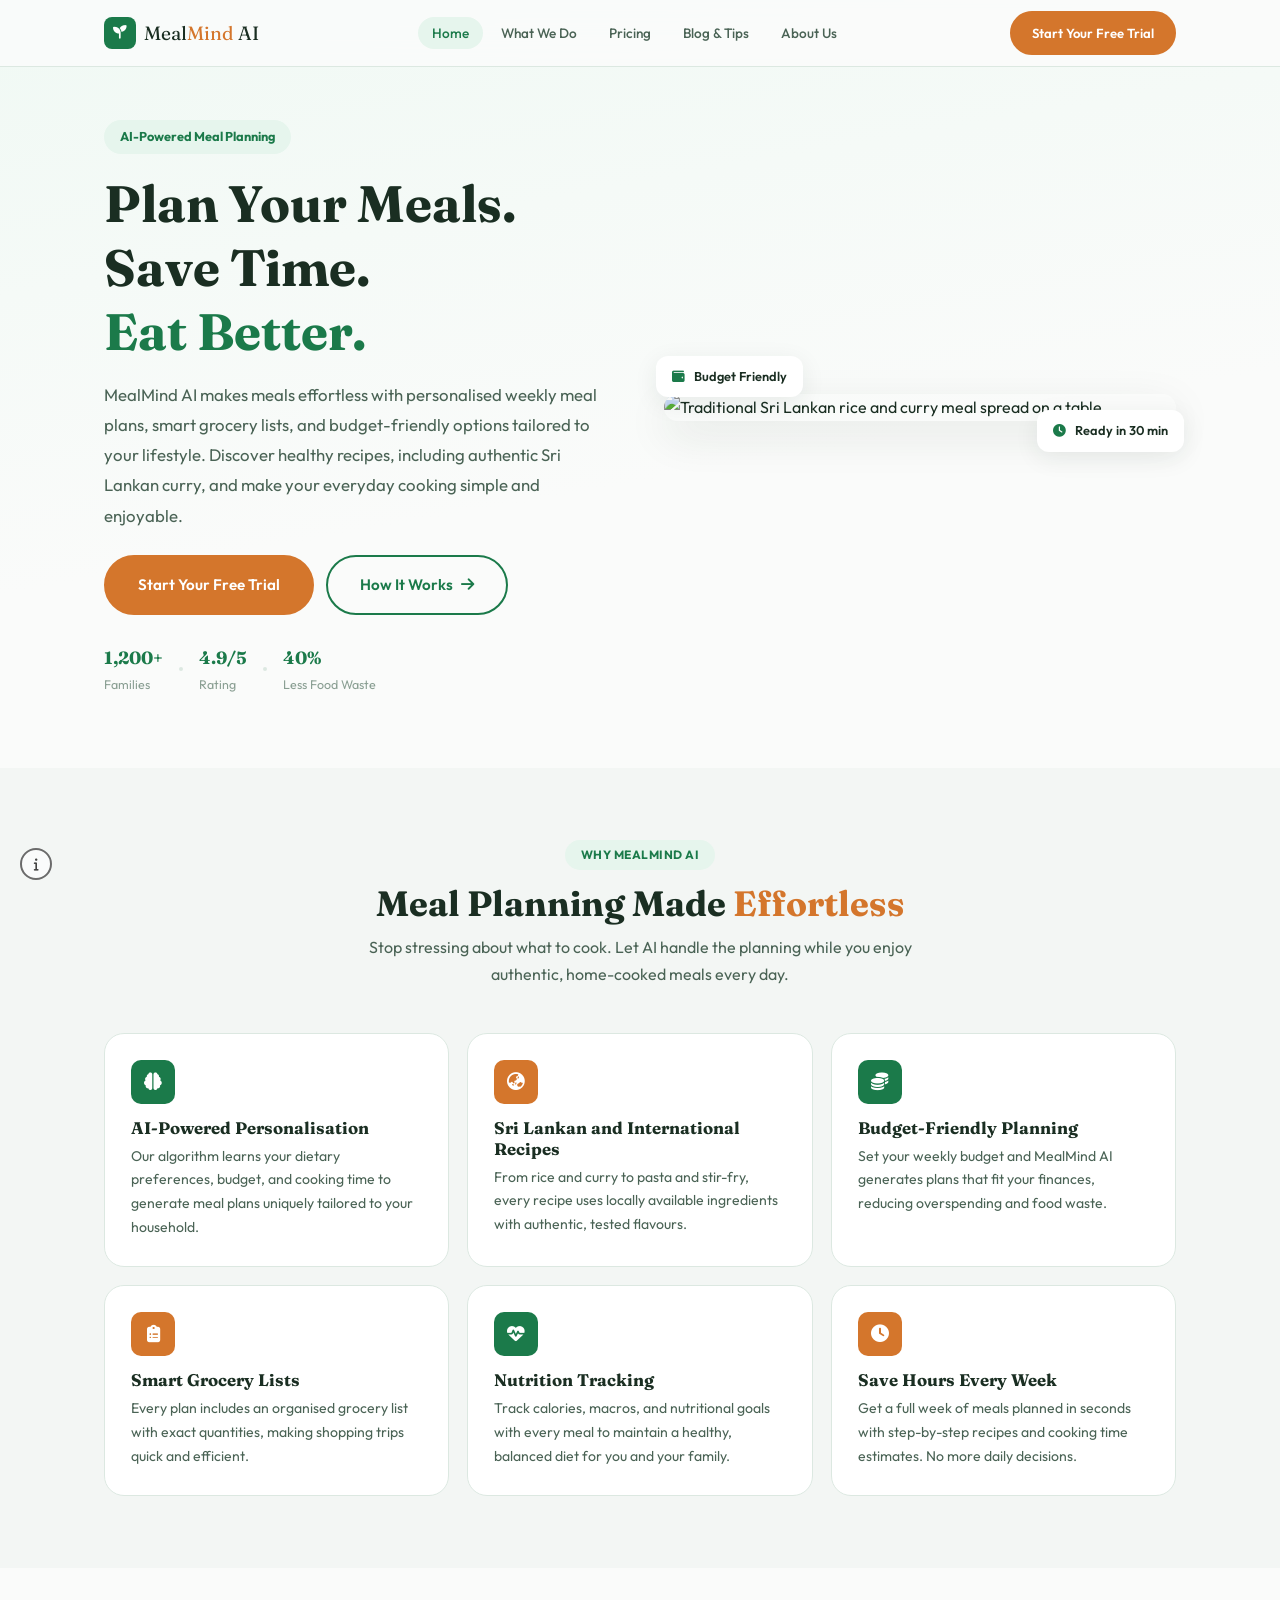
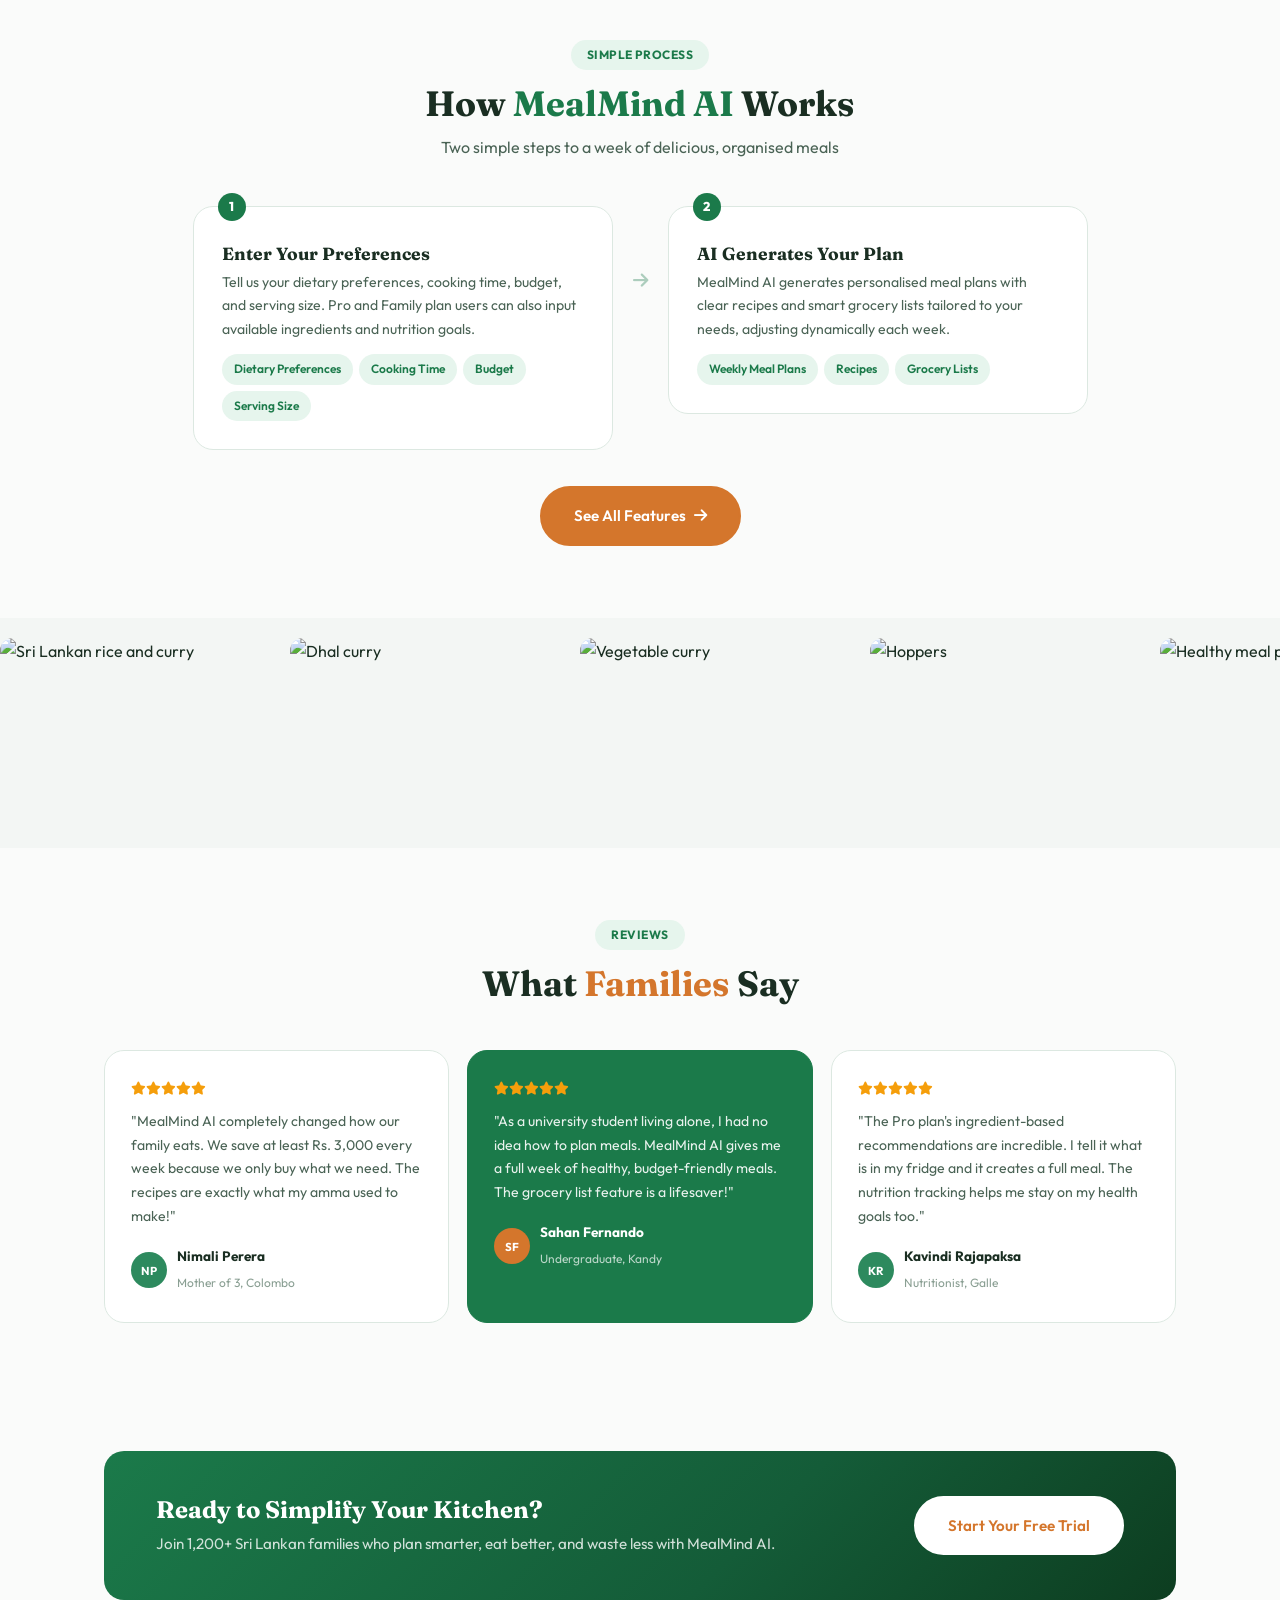
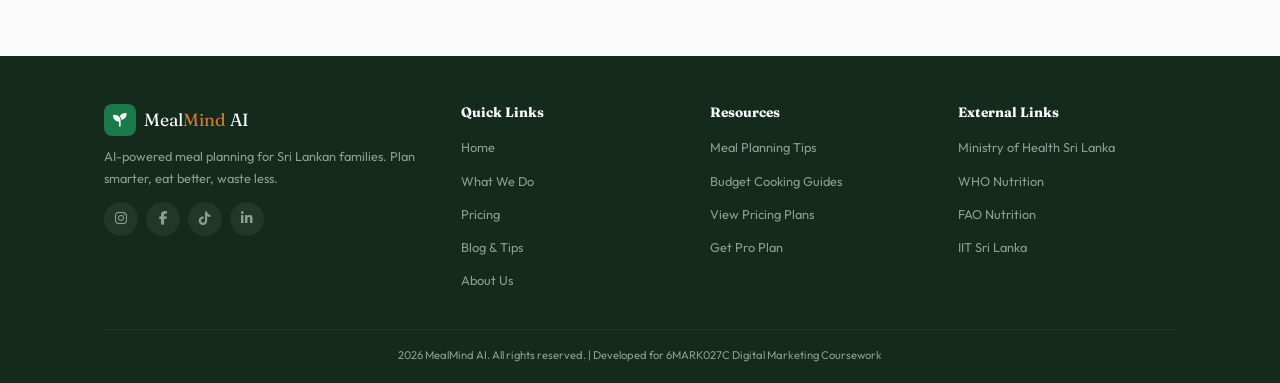
==== index.html @ d5b1b293 "Update index.html" ====
<!DOCTYPE html>
<html lang="en">
<head>
    <meta charset="UTF-8">
    <meta name="viewport" content="width=device-width, initial-scale=1.0">
    <meta name="description" content="MealMind AI - Smart AI meal planner for Sri Lankan families. Get personalised weekly meal plans, grocery lists, and recipes based on your budget and dietary preferences.">
    <meta name="keywords" content="AI meal planner, Sri Lankan meal plan, weekly meal planner, budget meal planning, healthy Sri Lankan food, vegetarian meal plan, grocery list generator, meal planning app">
    <meta name="author" content="MealMind AI">
    <meta name="robots" content="index, follow">
    <title>MealMind AI | Smart AI Meal Planner for Sri Lankan Families</title>

    <!-- Google tag (gtag.js) -->
    <script async src="https://www.googletagmanager.com/gtag/js?id=G-KQBYETT1RZ"></script>
    <script>
      window.dataLayer = window.dataLayer || [];
      function gtag(){dataLayer.push(arguments);}
      gtag('js', new Date());
      gtag('config', 'G-KQBYETT1RZ');
    </script>

    <link rel="preconnect" href="https://fonts.googleapis.com">
    <link rel="preconnect" href="https://fonts.gstatic.com" crossorigin>
    <link href="https://fonts.googleapis.com/css2?family=Outfit:wght@300;400;500;600;700;800&family=Fraunces:wght@400;500;600;700;800&display=swap" rel="stylesheet">
    <link rel="stylesheet" href="https://cdnjs.cloudflare.com/ajax/libs/font-awesome/6.5.1/css/all.min.css">
    <link rel="stylesheet" href="styles.css">
</head>
<body>
    <!-- Navigation -->
    <nav class="navbar" id="navbar">
        <div class="nav-container">
            <a href="index.html" class="nav-logo">
                <div class="logo-mark"><i class="fas fa-seedling"></i></div>
                <span>Meal<span class="logo-accent">Mind</span> AI</span>
            </a>
            <ul class="nav-links" id="navLinks">
                <li><a href="index.html" class="active">Home</a></li>
                <li><a href="what-we-do.html">What We Do</a></li>
                <li><a href="pricing.html">Pricing</a></li>
                <li><a href="blog.html">Blog & Tips</a></li>
                <li><a href="about.html">About Us</a></li>
            </ul>
            <div class="nav-actions">
                <a href="https://docs.google.com/forms/d/e/1FAIpQLSeIBPrD6-6gOpsm0lLE67ntiOZjcIqiWNXXuqW-YIWEE8ON_Q/viewform?usp=dialog" target="_blank" rel="noopener noreferrer" class="btn btn-cta btn-nav">Start Your Free Trial</a>
                <button class="mobile-toggle" id="mobileToggle" aria-label="Toggle menu">
                    <span></span><span></span><span></span>
                </button>
            </div>
        </div>
    </nav>

    <!-- Hero -->
    <section class="hero">
        <div class="container hero-grid">
            <div class="hero-text">
                <span class="hero-label">AI-Powered Meal Planning</span>
                <h1>Plan Your Meals.<br>Save Time.<br><span class="text-green">Eat Better.</span></h1>
                <p>MealMind AI makes meals effortless with personalised weekly meal plans, smart grocery lists, and budget-friendly options tailored to your lifestyle. Discover healthy recipes, including authentic Sri Lankan curry, and make your everyday cooking simple and enjoyable.</p>
                <div class="hero-btns">
                    <a href="https://docs.google.com/forms/d/e/1FAIpQLSeIBPrD6-6gOpsm0lLE67ntiOZjcIqiWNXXuqW-YIWEE8ON_Q/viewform?usp=dialog" target="_blank" rel="noopener noreferrer" class="btn btn-cta btn-lg">Start Your Free Trial</a>
                    <a href="what-we-do.html" class="btn btn-ghost btn-lg">How It Works <i class="fas fa-arrow-right"></i></a>
                </div>
                <div class="hero-metrics">
                    <div class="metric"><strong>1,200+</strong><span>Families</span></div>
                    <div class="metric-dot"></div>
                    <div class="metric"><strong>4.9/5</strong><span>Rating</span></div>
                    <div class="metric-dot"></div>
                    <div class="metric"><strong>40%</strong><span>Less Food Waste</span></div>
                </div>
            </div>
            <div class="hero-img">
                <img src="https://images.unsplash.com/photo-1565557623262-b51c2513a641?w=600&h=500&fit=crop" alt="Traditional Sri Lankan rice and curry meal spread on a table">
                <div class="hero-float float-1">
                    <i class="fas fa-clock"></i> Ready in 30 min
                </div>
                <div class="hero-float float-2">
                    <i class="fas fa-wallet"></i> Budget Friendly
                </div>
            </div>
        </div>
    </section>

    <!-- Why Choose Us -->
    <section class="section why-section">
        <div class="container">
            <div class="sec-head">
                <span class="sec-label">Why MealMind AI</span>
                <h2>Meal Planning Made <span class="text-orange">Effortless</span></h2>
                <p>Stop stressing about what to cook. Let AI handle the planning while you enjoy authentic, home-cooked meals every day.</p>
            </div>
            <div class="why-grid">
                <div class="why-card">
                    <div class="why-icon green-bg"><i class="fas fa-brain"></i></div>
                    <h3>AI-Powered Personalisation</h3>
                    <p>Our algorithm learns your dietary preferences, budget, and cooking time to generate meal plans uniquely tailored to your household.</p>
                </div>
                <div class="why-card">
                    <div class="why-icon orange-bg"><i class="fas fa-globe-asia"></i></div>
                    <h3>Sri Lankan and International Recipes</h3>
                    <p>From rice and curry to pasta and stir-fry, every recipe uses locally available ingredients with authentic, tested flavours.</p>
                </div>
                <div class="why-card">
                    <div class="why-icon green-bg"><i class="fas fa-coins"></i></div>
                    <h3>Budget-Friendly Planning</h3>
                    <p>Set your weekly budget and MealMind AI generates plans that fit your finances, reducing overspending and food waste.</p>
                </div>
                <div class="why-card">
                    <div class="why-icon orange-bg"><i class="fas fa-clipboard-list"></i></div>
                    <h3>Smart Grocery Lists</h3>
                    <p>Every plan includes an organised grocery list with exact quantities, making shopping trips quick and efficient.</p>
                </div>
                <div class="why-card">
                    <div class="why-icon green-bg"><i class="fas fa-heartbeat"></i></div>
                    <h3>Nutrition Tracking</h3>
                    <p>Track calories, macros, and nutritional goals with every meal to maintain a healthy, balanced diet for you and your family.</p>
                </div>
                <div class="why-card">
                    <div class="why-icon orange-bg"><i class="fas fa-clock"></i></div>
                    <h3>Save Hours Every Week</h3>
                    <p>Get a full week of meals planned in seconds with step-by-step recipes and cooking time estimates. No more daily decisions.</p>
                </div>
            </div>
        </div>
    </section>

    <!-- How It Works Preview -->
    <section class="section how-preview">
        <div class="container">
            <div class="sec-head">
                <span class="sec-label">Simple Process</span>
                <h2>How <span class="text-green">MealMind AI</span> Works</h2>
                <p>Two simple steps to a week of delicious, organised meals</p>
            </div>
            <div class="steps-two">
                <div class="step-block">
                    <div class="step-num">1</div>
                    <h3>Enter Your Preferences</h3>
                    <p>Tell us your dietary preferences, cooking time, budget, and serving size. Pro and Family plan users can also input available ingredients and nutrition goals.</p>
                    <div class="step-tags">
                        <span>Dietary Preferences</span>
                        <span>Cooking Time</span>
                        <span>Budget</span>
                        <span>Serving Size</span>
                    </div>
                </div>
                <div class="step-arrow"><i class="fas fa-arrow-right"></i></div>
                <div class="step-block">
                    <div class="step-num">2</div>
                    <h3>AI Generates Your Plan</h3>
                    <p>MealMind AI generates personalised meal plans with clear recipes and smart grocery lists tailored to your needs, adjusting dynamically each week.</p>
                    <div class="step-tags">
                        <span>Weekly Meal Plans</span>
                        <span>Recipes</span>
                        <span>Grocery Lists</span>
                    </div>
                </div>
            </div>
            <div class="sec-cta">
                <a href="what-we-do.html" class="btn btn-cta btn-lg">See All Features <i class="fas fa-arrow-right"></i></a>
            </div>
        </div>
    </section>

    <!-- Food Images Band -->
    <section class="food-band">
        <div class="food-scroll">
            <div class="food-img"><img src="https://images.unsplash.com/photo-1565557623262-b51c2513a641?w=350&h=250&fit=crop" alt="Sri Lankan rice and curry" loading="lazy"></div>
            <div class="food-img"><img src="https://images.unsplash.com/photo-1455619452474-d2be8b1e70cd?w=350&h=250&fit=crop" alt="Dhal curry" loading="lazy"></div>
            <div class="food-img"><img src="https://images.unsplash.com/photo-1596797038530-2c107229654b?w=350&h=250&fit=crop" alt="Vegetable curry" loading="lazy"></div>
            <div class="food-img"><img src="https://images.unsplash.com/photo-1567337710282-00832b415979?w=350&h=250&fit=crop" alt="Hoppers" loading="lazy"></div>
            <div class="food-img"><img src="https://images.unsplash.com/photo-1498837167922-ddd27525d352?w=350&h=250&fit=crop" alt="Healthy meal prep" loading="lazy"></div>
            <div class="food-img"><img src="https://images.unsplash.com/photo-1504674900247-0877df9cc836?w=350&h=250&fit=crop" alt="Grilled food plate" loading="lazy"></div>
        </div>
    </section>

    <!-- Reviews -->
    <section class="section reviews-section">
        <div class="container">
            <div class="sec-head">
                <span class="sec-label">Reviews</span>
                <h2>What <span class="text-orange">Families</span> Say</h2>
            </div>
            <div class="review-cards">
                <div class="rev-card">
                    <div class="rev-stars"><i class="fas fa-star"></i><i class="fas fa-star"></i><i class="fas fa-star"></i><i class="fas fa-star"></i><i class="fas fa-star"></i></div>
                    <p>"MealMind AI completely changed how our family eats. We save at least Rs. 3,000 every week because we only buy what we need. The recipes are exactly what my amma used to make!"</p>
                    <div class="rev-author">
                        <div class="rev-av" style="background:#2d8a5e;">NP</div>
                        <div><strong>Nimali Perera</strong><span>Mother of 3, Colombo</span></div>
                    </div>
                </div>
                <div class="rev-card featured">
                    <div class="rev-stars"><i class="fas fa-star"></i><i class="fas fa-star"></i><i class="fas fa-star"></i><i class="fas fa-star"></i><i class="fas fa-star"></i></div>
                    <p>"As a university student living alone, I had no idea how to plan meals. MealMind AI gives me a full week of healthy, budget-friendly meals. The grocery list feature is a lifesaver!"</p>
                    <div class="rev-author">
                        <div class="rev-av" style="background:#d4762c;">SF</div>
                        <div><strong>Sahan Fernando</strong><span>Undergraduate, Kandy</span></div>
                    </div>
                </div>
                <div class="rev-card">
                    <div class="rev-stars"><i class="fas fa-star"></i><i class="fas fa-star"></i><i class="fas fa-star"></i><i class="fas fa-star"></i><i class="fas fa-star"></i></div>
                    <p>"The Pro plan's ingredient-based recommendations are incredible. I tell it what is in my fridge and it creates a full meal. The nutrition tracking helps me stay on my health goals too."</p>
                    <div class="rev-author">
                        <div class="rev-av" style="background:#2d8a5e;">KR</div>
                        <div><strong>Kavindi Rajapaksa</strong><span>Nutritionist, Galle</span></div>
                    </div>
                </div>
            </div>
        </div>
    </section>

    <!-- CTA -->
    <section class="cta-band">
        <div class="container">
            <div class="cta-inner">
                <div>
                    <h2>Ready to Simplify Your Kitchen?</h2>
                    <p>Join 1,200+ Sri Lankan families who plan smarter, eat better, and waste less with MealMind AI.</p>
                </div>
                <a href="https://docs.google.com/forms/d/e/1FAIpQLSeIBPrD6-6gOpsm0lLE67ntiOZjcIqiWNXXuqW-YIWEE8ON_Q/viewform?usp=dialog" target="_blank" rel="noopener noreferrer" class="btn btn-white btn-lg">Start Your Free Trial</a>
            </div>
        </div>
    </section>

    <!-- Footer -->
    <footer class="footer">
        <div class="container">
            <div class="ft-grid">
                <div class="ft-brand">
                    <a href="index.html" class="ft-logo">
                        <div class="logo-mark"><i class="fas fa-seedling"></i></div>
                        <span>Meal<span class="logo-accent">Mind</span> AI</span>
                    </a>
                    <p>AI-powered meal planning for Sri Lankan families. Plan smarter, eat better, waste less.</p>
                    <div class="ft-social">
                        <a href="https://instagram.com" target="_blank" rel="noopener noreferrer" aria-label="Instagram"><i class="fab fa-instagram"></i></a>
                        <a href="https://facebook.com" target="_blank" rel="noopener noreferrer" aria-label="Facebook"><i class="fab fa-facebook-f"></i></a>
                        <a href="https://tiktok.com" target="_blank" rel="noopener noreferrer" aria-label="TikTok"><i class="fab fa-tiktok"></i></a>
                        <a href="https://linkedin.com" target="_blank" rel="noopener noreferrer" aria-label="LinkedIn"><i class="fab fa-linkedin-in"></i></a>
                    </div>
                </div>
                <div class="ft-links">
                    <h4>Quick Links</h4>
                    <ul>
                        <li><a href="index.html">Home</a></li>
                        <li><a href="what-we-do.html">What We Do</a></li>
                        <li><a href="pricing.html">Pricing</a></li>
                        <li><a href="blog.html">Blog & Tips</a></li>
                        <li><a href="about.html">About Us</a></li>
                    </ul>
                </div>
                <div class="ft-links">
                    <h4>Resources</h4>
                    <ul>
                        <li><a href="blog.html">Meal Planning Tips</a></li>
                        <li><a href="blog.html">Budget Cooking Guides</a></li>
                        <li><a href="pricing.html">View Pricing Plans</a></li>
                        <li><a href="https://docs.google.com/forms/d/e/1FAIpQLSeIBPrD6-6gOpsm0lLE67ntiOZjcIqiWNXXuqW-YIWEE8ON_Q/viewform?usp=dialog" target="_blank" rel="noopener noreferrer">Get Pro Plan</a></li>
                    </ul>
                </div>
                <div class="ft-links">
                    <h4>External Links</h4>
                    <ul>
                        <li><a href="https://www.health.gov.lk" target="_blank" rel="noopener noreferrer">Ministry of Health Sri Lanka</a></li>
                        <li><a href="https://www.who.int/nutrition" target="_blank" rel="noopener noreferrer">WHO Nutrition</a></li>
                        <li><a href="https://www.fao.org/nutrition" target="_blank" rel="noopener noreferrer">FAO Nutrition</a></li>
                        <li><a href="https://www.iit.ac.lk" target="_blank" rel="noopener noreferrer">IIT Sri Lanka</a></li>
                    </ul>
                </div>
            </div>
            <div class="ft-bottom">
                <p>2026 MealMind AI. All rights reserved. | Developed for 6MARK027C Digital Marketing Coursework</p>
            </div>
        </div>
    </footer>
    <script src="script.js"></script>
    <!-- Page Updated Info Button -->
<div class="update-info-container">
    <button id="updateInfoBtn" class="update-info-btn">
        <i class="fas fa-info"></i>
    </button>
</div>

<!-- Update Message -->
<div id="updateMessage" class="update-message">
    <i class="fas fa-info-circle"></i>
    <span>Page updated <span id="updateDate"></span></span>
</div>

<script>
const updateBtn = document.getElementById("updateInfoBtn");
const updateMessage = document.getElementById("updateMessage");

const date = new Date(document.lastModified);

const formattedDate = date.toLocaleDateString("en-US", {
  month: "short",
  day: "numeric",
  year: "numeric"
});

document.getElementById("updateDate").textContent = formattedDate;

updateBtn.onclick = function(){
    updateMessage.classList.toggle("show-update-message");
};
</script>
</body>
</html>
---- styles.css ----
/* ============================================
   MealMind AI — Green & Orange Professional Theme
   No emojis, light mode, clean design
   ============================================ */
:root{
    --green:#1b7a4a;--green-dark:#145c38;--green-light:#e6f5ed;--green-bg:#f0f9f4;
    --orange:#d4762c;--orange-dark:#b55e1c;--orange-light:#fdf1e6;
    --bg:#fafbfa;--bg-alt:#f3f6f4;--white:#ffffff;
    --text:#1a2e22;--text-mid:#4a6355;--text-light:#8a9f93;
    --border:#dce8e1;
    --shadow-s:0 2px 8px rgba(26,46,34,0.05);--shadow-m:0 6px 24px rgba(26,46,34,0.08);--shadow-l:0 14px 44px rgba(26,46,34,0.1);
    --r:12px;--r-lg:20px;
    --font-h:'Fraunces',serif;--font-b:'Outfit',sans-serif;
    --ease:all .3s cubic-bezier(.4,0,.2,1);
}
*,*::before,*::after{margin:0;padding:0;box-sizing:border-box}
html{scroll-behavior:smooth}
body{font-family:var(--font-b);font-size:16px;line-height:1.7;color:var(--text);background:var(--bg);overflow-x:hidden}
a{text-decoration:none;color:var(--green);transition:var(--ease)}a:hover{color:var(--green-dark)}
img{max-width:100%;display:block;border-radius:var(--r)}
.container{max-width:1120px;margin:0 auto;padding:0 24px}
h1,h2,h3,h4{font-family:var(--font-h);color:var(--text);line-height:1.25;font-weight:700}
h1{font-size:clamp(2rem,5vw,3.2rem)}h2{font-size:clamp(1.5rem,3.5vw,2.2rem)}h3{font-size:clamp(1rem,2vw,1.25rem)}
.text-green{color:var(--green)}.text-orange{color:var(--orange)}

/* Buttons */
.btn{display:inline-flex;align-items:center;gap:8px;padding:12px 24px;border-radius:50px;font-family:var(--font-b);font-weight:600;font-size:.9rem;cursor:pointer;border:2px solid transparent;transition:var(--ease);white-space:nowrap}
.btn-cta{background:var(--orange);color:#fff;border-color:var(--orange)}
.btn-cta:hover{background:var(--orange-dark);border-color:var(--orange-dark);color:#fff;transform:translateY(-2px);box-shadow:0 8px 24px rgba(212,118,44,.28)}
.btn-ghost{background:transparent;color:var(--green);border-color:var(--green)}
.btn-ghost:hover{background:var(--green);color:#fff;transform:translateY(-2px)}
.btn-white{background:#fff;color:var(--orange);border-color:#fff}
.btn-white:hover{background:var(--orange-light);color:var(--orange);transform:translateY(-2px)}
.btn-lg{padding:15px 32px;font-size:.95rem}.btn-nav{padding:9px 20px;font-size:.82rem}
.btn-block{width:100%;justify-content:center}

/* Nav */
.navbar{position:fixed;top:0;left:0;right:0;z-index:1000;background:rgba(250,251,250,.93);backdrop-filter:blur(16px);border-bottom:1px solid var(--border);transition:var(--ease)}
.navbar.scrolled{box-shadow:var(--shadow-m)}
.nav-container{max-width:1120px;margin:0 auto;padding:0 24px;display:flex;align-items:center;justify-content:space-between;height:66px}
.nav-logo{display:flex;align-items:center;gap:8px;font-family:var(--font-h);font-size:1.2rem;color:var(--text)}.nav-logo:hover{color:var(--text)}
.logo-mark{width:32px;height:32px;background:var(--green);border-radius:8px;display:flex;align-items:center;justify-content:center;color:#fff;font-size:.85rem}
.logo-accent{color:var(--orange)}
.nav-links{display:flex;list-style:none;gap:4px}
.nav-links a{padding:7px 14px;border-radius:50px;font-weight:500;font-size:.85rem;color:var(--text-mid)}
.nav-links a:hover,.nav-links a.active{color:var(--green);background:var(--green-light)}
.nav-actions{display:flex;align-items:center;gap:10px}
.mobile-toggle{display:none;flex-direction:column;gap:5px;background:none;border:none;cursor:pointer;padding:4px}
.mobile-toggle span{display:block;width:21px;height:2.5px;background:var(--text);border-radius:2px;transition:var(--ease)}

/* Section */
.section{padding:72px 0}
.sec-label{display:inline-block;padding:5px 16px;background:var(--green-light);color:var(--green);border-radius:50px;font-size:.75rem;font-weight:700;margin-bottom:12px;letter-spacing:.04em;text-transform:uppercase}
.sec-head{text-align:center;max-width:560px;margin:0 auto 44px}
.sec-head p{color:var(--text-mid);font-size:1rem;margin-top:8px}
.sec-cta{text-align:center;margin-top:36px}

/* Hero */
.hero{padding:120px 0 72px;background:linear-gradient(170deg,var(--green-bg) 0%,var(--bg) 60%)}
.hero-grid{display:grid;grid-template-columns:1fr 1fr;gap:48px;align-items:center}
.hero-label{display:inline-block;padding:6px 16px;background:var(--green-light);color:var(--green);border-radius:50px;font-size:.8rem;font-weight:700;margin-bottom:18px}
.hero h1{margin-bottom:16px}
.hero p{font-size:1.05rem;color:var(--text-mid);margin-bottom:24px;line-height:1.8;max-width:520px}
.hero-btns{display:flex;gap:12px;margin-bottom:28px;flex-wrap:wrap}
.hero-metrics{display:flex;align-items:center;gap:16px;font-size:.85rem;color:var(--text-light)}
.metric strong{display:block;font-size:1.1rem;color:var(--green);font-family:var(--font-h)}
.metric span{font-size:.78rem}
.metric-dot{width:4px;height:4px;border-radius:50%;background:var(--border)}
.hero-img{position:relative}
.hero-img img{border-radius:var(--r-lg);box-shadow:var(--shadow-l)}
.hero-float{position:absolute;padding:10px 16px;background:#fff;border-radius:var(--r);box-shadow:var(--shadow-m);font-size:.8rem;font-weight:600;color:var(--text)}
.hero-float i{margin-right:6px;color:var(--green)}
.float-1{top:16px;right:-8px}.float-2{bottom:24px;left:-8px}

/* Why Grid */
.why-section{background:var(--bg-alt)}
.why-grid{display:grid;grid-template-columns:repeat(3,1fr);gap:18px}
.why-card{background:#fff;padding:26px;border-radius:var(--r-lg);border:1px solid var(--border);transition:var(--ease)}
.why-card:hover{transform:translateY(-4px);box-shadow:var(--shadow-m);border-color:var(--green)}
.why-icon{width:44px;height:44px;border-radius:10px;display:flex;align-items:center;justify-content:center;font-size:1.1rem;margin-bottom:14px;color:#fff}
.green-bg{background:var(--green)}.orange-bg{background:var(--orange)}
.why-card h3{margin-bottom:6px;font-size:1.05rem}.why-card p{color:var(--text-mid);font-size:.88rem}

/* Steps */
.how-preview{background:var(--bg)}
.steps-two{display:flex;align-items:flex-start;justify-content:center;gap:20px}
.step-block{flex:1;max-width:420px;padding:28px;background:#fff;border:1px solid var(--border);border-radius:var(--r-lg);position:relative;transition:var(--ease)}
.step-block:hover{box-shadow:var(--shadow-m);border-color:var(--green)}
.step-num{position:absolute;top:-14px;left:24px;width:28px;height:28px;background:var(--green);color:#fff;border-radius:50%;display:flex;align-items:center;justify-content:center;font-size:.8rem;font-weight:800}
.step-block h3{margin:8px 0 6px;font-size:1.1rem}.step-block p{color:var(--text-mid);font-size:.88rem;margin-bottom:12px}
.step-tags{display:flex;gap:6px;flex-wrap:wrap}
.step-tags span{padding:5px 12px;background:var(--green-light);border-radius:50px;font-size:.75rem;font-weight:600;color:var(--green)}
.step-arrow{color:var(--green);font-size:1.1rem;margin-top:60px;opacity:.35}

/* Food Band */
.food-band{padding:0;overflow:hidden;background:var(--bg-alt)}
.food-scroll{display:flex;gap:10px;padding:20px 0;overflow-x:auto;scrollbar-width:none}
.food-scroll::-webkit-scrollbar{display:none}
.food-img{flex-shrink:0;width:280px;height:190px;border-radius:var(--r);overflow:hidden}
.food-img img{width:100%;height:100%;object-fit:cover;transition:transform .4s}
.food-img:hover img{transform:scale(1.05)}

/* Reviews */
.reviews-section{background:var(--bg)}
.review-cards{display:grid;grid-template-columns:repeat(3,1fr);gap:18px}
.rev-card{padding:26px;background:#fff;border-radius:var(--r-lg);border:1px solid var(--border);transition:var(--ease)}
.rev-card:hover{transform:translateY(-3px);box-shadow:var(--shadow-m)}
.rev-card.featured{background:var(--green);color:#fff;border-color:var(--green)}
.rev-card.featured p{color:rgba(255,255,255,.9)}.rev-card.featured .rev-author span{color:rgba(255,255,255,.7)}
.rev-stars{color:#f59e0b;font-size:.82rem;margin-bottom:10px}
.rev-card p{font-size:.88rem;color:var(--text-mid);margin-bottom:16px;line-height:1.7}
.rev-author{display:flex;align-items:center;gap:10px}
.rev-av{width:36px;height:36px;border-radius:50%;display:flex;align-items:center;justify-content:center;color:#fff;font-size:.72rem;font-weight:700}
.rev-author strong{display:block;font-size:.85rem}.rev-author span{font-size:.75rem;color:var(--text-light)}

/* CTA Band */
.cta-band{padding:56px 0;background:var(--bg)}
.cta-inner{background:linear-gradient(135deg,var(--green) 0%,var(--green-dark) 60%,#0d3d20 100%);border-radius:var(--r-lg);padding:44px 52px;display:flex;align-items:center;justify-content:space-between;gap:28px;flex-wrap:wrap}
.cta-inner h2{color:#fff;font-size:1.5rem;margin-bottom:6px}.cta-inner p{color:rgba(255,255,255,.8);font-size:.95rem}

/* Footer */
.footer{background:#132a1c;padding:48px 0 18px;color:#c4d8cc}
.ft-grid{display:grid;grid-template-columns:1.5fr 1fr 1fr 1fr;gap:30px;margin-bottom:30px}
.ft-logo{display:flex;align-items:center;gap:8px;font-family:var(--font-h);font-size:1.1rem;color:#fff;margin-bottom:10px}.ft-logo:hover{color:#fff}
.ft-logo .logo-mark{background:var(--green)}
.ft-brand p{color:var(--text-light);font-size:.8rem;margin-bottom:12px}
.ft-social{display:flex;gap:8px}
.ft-social a{width:34px;height:34px;border-radius:50%;background:rgba(255,255,255,.06);display:flex;align-items:center;justify-content:center;color:var(--text-light);font-size:.85rem;transition:var(--ease)}
.ft-social a:hover{background:var(--green);color:#fff;transform:translateY(-2px)}
.ft-links h4{color:#fff;font-size:.85rem;margin-bottom:12px;font-family:var(--font-h)}
.ft-links ul{list-style:none}.ft-links li{margin-bottom:6px}
.ft-links a{color:var(--text-light);font-size:.8rem}.ft-links a:hover{color:#fff}
.ft-bottom{border-top:1px solid rgba(255,255,255,.06);padding-top:16px;text-align:center}
.ft-bottom p{color:var(--text-light);font-size:.7rem}

/* Page Hero */
.page-hero{padding:120px 0 44px;background:var(--green-bg);text-align:center}
.page-hero h1{margin-bottom:10px}.page-hero p{color:var(--text-mid);font-size:1rem;max-width:560px;margin:0 auto}

/* Feature Split */
.feature-split{display:grid;grid-template-columns:1fr 1fr;gap:48px;align-items:center;margin-bottom:56px}
.feature-split.reverse{direction:rtl}.feature-split.reverse>*{direction:ltr}
.step-badge-lg{display:inline-block;padding:6px 18px;background:var(--green);color:#fff;border-radius:50px;font-size:.8rem;font-weight:700;margin-bottom:12px}
.step-badge-lg.orange{background:var(--orange)}
.feature-text h2{margin-bottom:12px}.feature-text p{color:var(--text-mid);margin-bottom:14px;line-height:1.8}
.feature-img img{border-radius:var(--r-lg);box-shadow:var(--shadow-m)}
.check-list{list-style:none;margin-bottom:20px}
.check-list li{display:flex;align-items:flex-start;gap:8px;padding:5px 0;font-size:.88rem;color:var(--text-mid)}
.check-list li i{color:var(--green);margin-top:4px}
.pref-list{margin-top:16px}
.pref-item{display:flex;gap:14px;padding:12px 0;border-bottom:1px solid var(--border)}
.pref-item:last-child{border-bottom:none}
.pref-item i{width:36px;height:36px;background:var(--green-light);color:var(--green);border-radius:8px;display:flex;align-items:center;justify-content:center;font-size:.9rem;flex-shrink:0;margin-top:2px}
.pref-item.pro-tag i{background:var(--orange-light);color:var(--orange)}
.pref-item strong{font-size:.9rem;display:block;margin-bottom:2px}
.pref-item p{font-size:.82rem;color:var(--text-mid);margin:0;line-height:1.5}
.badge-pro{display:inline-block;padding:2px 8px;background:var(--orange);color:#fff;border-radius:50px;font-size:.65rem;font-weight:700;margin-left:6px;vertical-align:middle}

/* Features Grid */
.features-section{background:var(--bg-alt)}
.feat-grid{display:grid;grid-template-columns:repeat(3,1fr);gap:18px}
.feat-card{background:#fff;padding:26px;border-radius:var(--r-lg);border:1px solid var(--border);transition:var(--ease)}
.feat-card:hover{transform:translateY(-3px);box-shadow:var(--shadow-m);border-color:var(--green)}
.feat-icon{width:44px;height:44px;border-radius:10px;display:flex;align-items:center;justify-content:center;font-size:1.1rem;margin-bottom:14px;color:#fff}
.feat-card h3{margin-bottom:6px;font-size:1rem}.feat-card p{color:var(--text-mid);font-size:.85rem}

/* Pricing */
.pricing-cards-section{background:var(--bg)}
.pricing-grid{display:grid;grid-template-columns:repeat(3,1fr);gap:20px;align-items:start}
.price-card{background:#fff;border:2px solid var(--border);border-radius:var(--r-lg);padding:32px 26px;transition:var(--ease);position:relative}
.price-card:hover{box-shadow:var(--shadow-m)}
.price-card.popular{border-color:var(--orange);box-shadow:var(--shadow-l);transform:scale(1.02)}
.price-card.popular:hover{transform:scale(1.02) translateY(-4px)}
.popular-tag{position:absolute;top:-13px;left:50%;transform:translateX(-50%);background:var(--orange);color:#fff;padding:4px 18px;border-radius:50px;font-size:.72rem;font-weight:700;white-space:nowrap}
.price-head{margin-bottom:14px}
.plan-label{font-size:.8rem;font-weight:700;color:var(--green);text-transform:uppercase;letter-spacing:.04em}
.plan-title{font-family:var(--font-h);font-size:1.2rem;margin:6px 0 8px}
.plan-price{font-family:var(--font-h);font-size:2rem;color:var(--text)}
.plan-price span{font-family:var(--font-b);font-size:.82rem;color:var(--text-light);font-weight:400}
.plan-desc{font-size:.85rem;color:var(--text-mid);margin-bottom:16px;line-height:1.6}
.plan-feat-title{font-size:.78rem;font-weight:700;color:var(--text);margin-bottom:8px;text-transform:uppercase;letter-spacing:.03em}
.plan-feats{list-style:none;margin-bottom:22px}
.plan-feats li{font-size:.84rem;color:var(--text-mid);padding:4px 0;display:flex;align-items:flex-start;gap:6px}
.plan-feats li i{color:var(--green);margin-top:4px;font-size:.7rem}
.plan-feats .sub-item{padding-left:14px;font-size:.8rem}

/* Comparison Table */
.comparison-section{background:var(--bg-alt)}
.table-wrapper{overflow-x:auto;border-radius:var(--r-lg);box-shadow:var(--shadow-m);border:1px solid var(--border)}
.compare-table{width:100%;border-collapse:collapse;background:#fff;min-width:700px}
.compare-table th,.compare-table td{padding:13px 16px;text-align:center;font-size:.84rem;border-bottom:1px solid var(--border)}
.compare-table th{background:var(--text);color:#fff;font-weight:600;font-size:.82rem}
.compare-table th:first-child,.compare-table td:first-child{text-align:left;font-weight:500;max-width:280px}
.compare-table th.highlight-col{background:var(--orange)}
.compare-table td.highlight-col{background:var(--orange-light)}
.compare-table tbody tr:hover{background:var(--green-bg)}
.tick{color:var(--green);font-size:.9rem}.cross{color:#ccc;font-size:.85rem}

/* Blog */
.blog-section{padding:0 0 56px}
.blog-card{max-width:760px;margin:0 auto 32px;background:#fff;border:1px solid var(--border);border-radius:var(--r-lg);overflow:hidden;transition:var(--ease)}
.blog-card:hover{box-shadow:var(--shadow-m)}
.blog-thumb img{width:100%;height:250px;object-fit:cover;border-radius:0}
.blog-body{padding:28px}
.blog-meta{display:flex;align-items:center;gap:12px;margin-bottom:14px;flex-wrap:wrap}
.blog-cat{background:var(--green-light);color:var(--green);padding:3px 12px;border-radius:50px;font-size:.72rem;font-weight:700}
.blog-meta span{font-size:.78rem;color:var(--text-light)}.blog-meta span i{margin-right:3px}
.blog-card h2{font-size:1.3rem;margin-bottom:10px}
.blog-card h3{font-size:1.05rem;margin:18px 0 8px}
.blog-card p{color:var(--text-mid);margin-bottom:8px;line-height:1.8;font-size:.9rem}
.blog-cta-box{margin-top:18px;padding:18px;background:var(--green-bg);border-radius:var(--r);border:1px solid var(--border)}

/* About */
.about-split{display:grid;grid-template-columns:1.3fr 1fr;gap:48px;align-items:center}
.about-text h2{margin-bottom:14px}
.about-text p{color:var(--text-mid);margin-bottom:12px;line-height:1.8}
.about-img img{border-radius:var(--r-lg);box-shadow:var(--shadow-m)}
.mission-bg{background:var(--bg-alt)}
.mission-quote{max-width:640px;margin:0 auto 40px;text-align:center}
.mission-quote blockquote{font-family:var(--font-h);font-size:1.05rem;color:var(--text-mid);line-height:1.8;padding:24px;background:#fff;border-radius:var(--r-lg);border-left:4px solid var(--green)}
.values-row{display:grid;grid-template-columns:repeat(2,1fr);gap:18px}
.val-card{padding:24px;background:#fff;border-radius:var(--r-lg);border:1px solid var(--border);transition:var(--ease)}
.val-card:hover{transform:translateY(-2px);box-shadow:var(--shadow-s)}
.val-icon{width:42px;height:42px;border-radius:10px;display:flex;align-items:center;justify-content:center;font-size:1rem;margin-bottom:10px;color:#fff}
.val-card h3{margin-bottom:6px;font-size:1rem}.val-card p{font-size:.85rem;color:var(--text-mid)}
.stats-row{display:grid;grid-template-columns:repeat(4,1fr);gap:18px}
.stat-box{text-align:center;padding:24px 14px;background:var(--green-bg);border-radius:var(--r-lg);border:1px solid var(--border)}
.stat-val{display:block;font-family:var(--font-h);font-size:2rem;color:var(--green);line-height:1.2}
.stat-lbl{font-size:.82rem;color:var(--text-mid);margin-top:4px}

/* Responsive */
@media(max-width:1024px){
    .hero-grid,.feature-split,.feature-split.reverse,.about-split{grid-template-columns:1fr}
    .feature-split.reverse{direction:ltr}
    .hero-img{display:none}
    .hero{text-align:center}
    .hero-btns,.hero-metrics{justify-content:center}
    .hero p{margin-left:auto;margin-right:auto}
    .why-grid,.feat-grid,.review-cards,.pricing-grid{grid-template-columns:repeat(2,1fr)}
    .price-card.popular{transform:none}.price-card.popular:hover{transform:translateY(-4px)}
    .ft-grid{grid-template-columns:1fr 1fr}
    .stats-row{grid-template-columns:repeat(2,1fr)}
    .values-row{grid-template-columns:1fr}
    .cta-inner{flex-direction:column;text-align:center;padding:32px 24px}
}
@media(max-width:768px){
    .nav-links{display:none;position:absolute;top:66px;left:0;right:0;background:var(--bg);flex-direction:column;padding:16px;box-shadow:var(--shadow-l);border-top:1px solid var(--border)}
    .nav-links.active{display:flex}
    .nav-actions .btn{display:none}
    .mobile-toggle{display:flex}
    .why-grid,.feat-grid,.review-cards,.pricing-grid{grid-template-columns:1fr}
    .steps-two{flex-direction:column;align-items:center}
    .step-arrow{transform:rotate(90deg)}
    .ft-grid{grid-template-columns:1fr}
    .compare-table{font-size:.78rem}
}
@media(max-width:480px){
    .stats-row{grid-template-columns:1fr}
    .hero-btns{flex-direction:column;align-items:center}
    .hero-metrics{flex-direction:column;gap:10px}
    .metric-dot{display:none}
}

/* Update Info Icon */

.update-info-container{
    position: fixed;
    bottom: 20px;
    left: 20px;
    z-index: 9999;
}

.update-info-btn{
    width:32px;
    height:32px;
    border-radius:50%;
    border:2px solid #6b6b6b;
    background:rgba(255,255,255,0.6);
    color:#444;
    font-size:13px;
    cursor:pointer;
    display:flex;
    align-items:center;
    justify-content:center;
}

/* Update Message Bar */

.update-message{
    position: fixed;
    bottom: 20px;
    left: 80px;
    background: rgba(60,60,60,0.9);
    color:white;
    padding:12px 18px;
    border-radius:25px;
    font-size:16px;
    display:flex;
    align-items:center;
    gap:10px;
    opacity:0;
    transform:translateY(10px);
    transition: all 0.3s ease;
}

.update-message i{
    font-size:18px;
}

.show-update-message{
    opacity:1;
    transform:translateY(0);
}

@keyframes fadeUp{from{opacity:0;transform:translateY(18px)}to{opacity:1;transform:translateY(0)}}
.why-card,.step-block,.rev-card,.blog-card,.feat-card,.price-card,.val-card,.stat-box{animation:fadeUp .5s ease forwards}
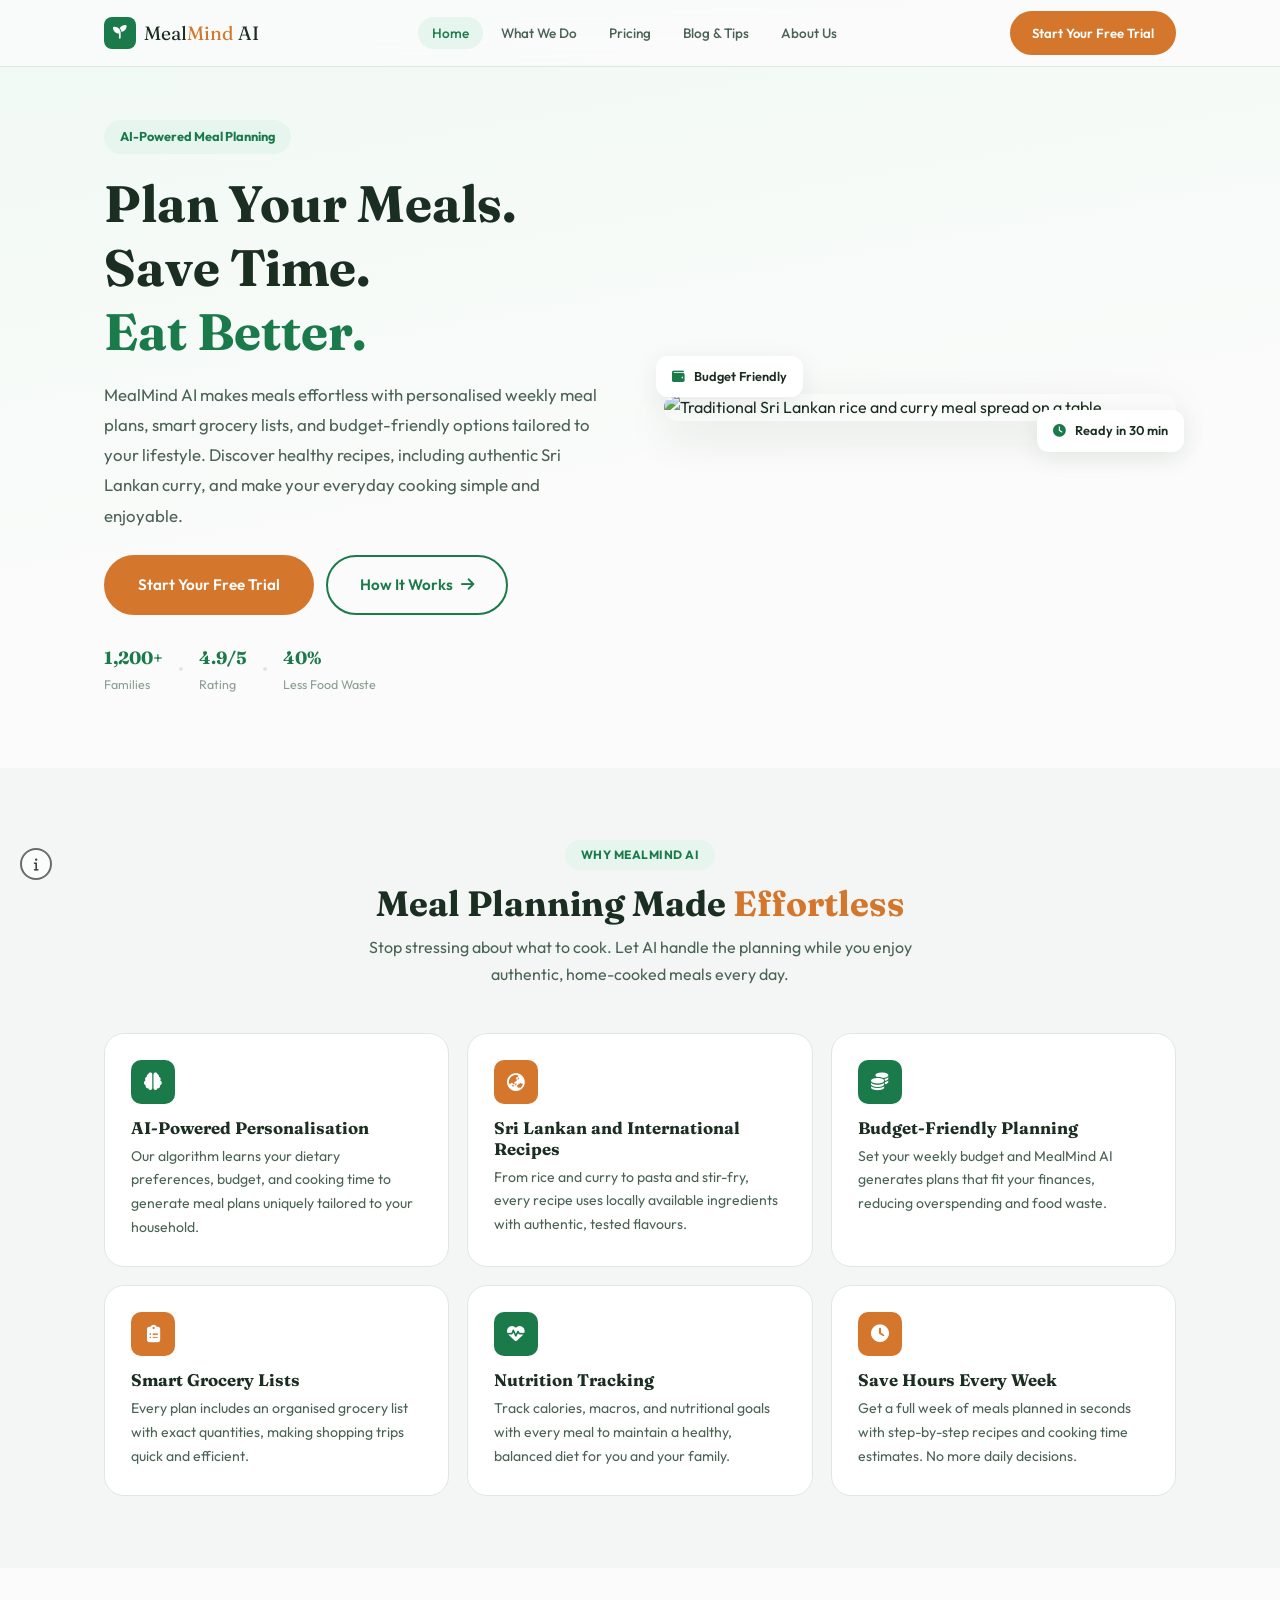
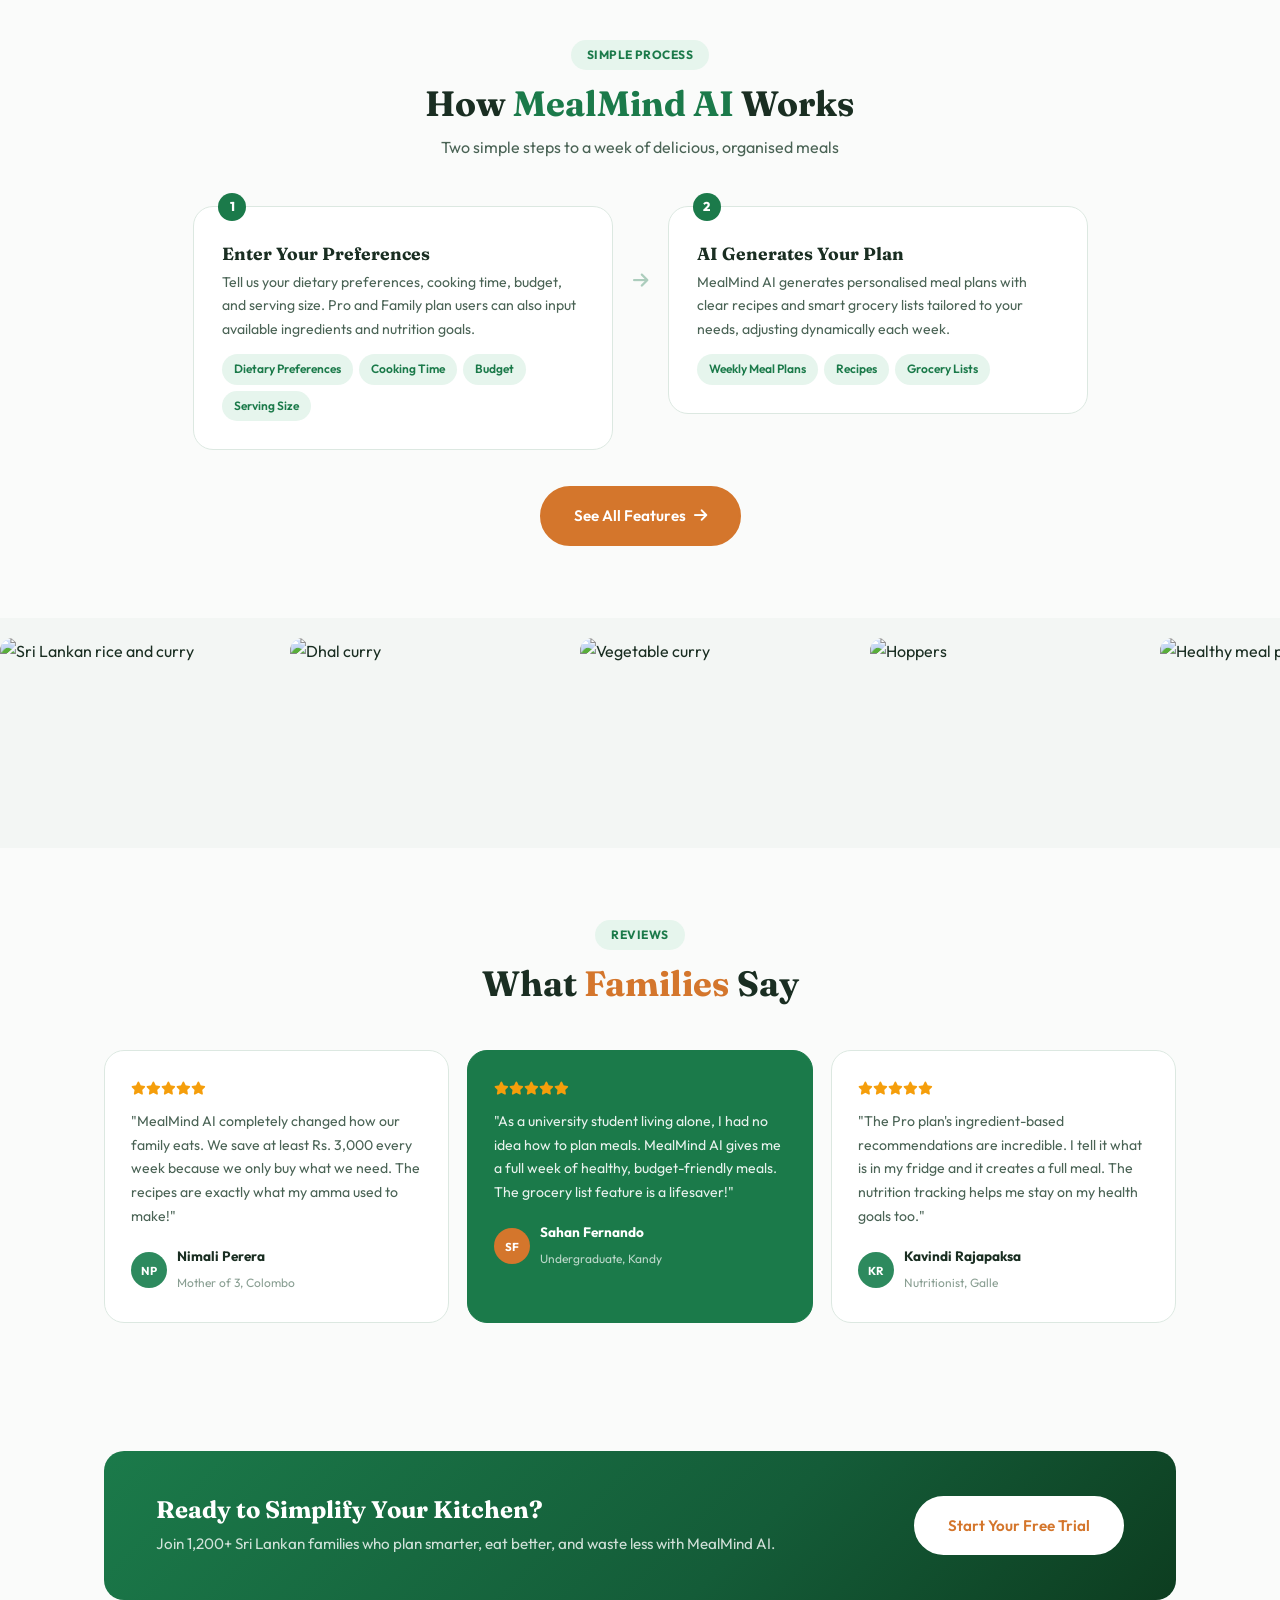
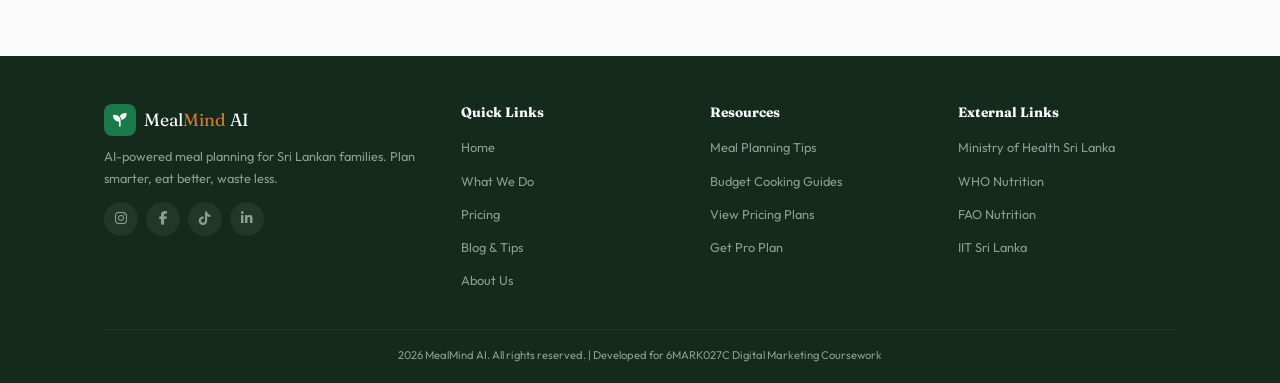
==== commit bba55d43: "Update index.html" ====
--- a/index.html
+++ b/index.html
@@ -7,6 +7,12 @@
     <meta name="keywords" content="AI meal planner, Sri Lankan meal plan, weekly meal planner, budget meal planning, healthy Sri Lankan food, vegetarian meal plan, grocery list generator, meal planning app">
     <meta name="author" content="MealMind AI">
     <meta name="robots" content="index, follow">
+    <meta property="og:title" content="MealMindAI">
+    <meta property="og:description" content="Check out MealMindAI!">
+    <meta property="og:image" content="https://praneepa.github.io/MealMind/ChatGPT Image Mar 21, 2026, 08_32_34 AM.png">
+    <meta property="og:url" content="https://praneepa.github.io/MealMind/">
+    <meta property="og:type" content="website">
+    
     <title>MealMind AI | Smart AI Meal Planner for Sri Lankan Families</title>
 
     <!-- Google tag (gtag.js) -->
--- a/styles.css
+++ b/styles.css
@@ -1,7 +1,4 @@
-/* ============================================
-   MealMind AI — Green & Orange Professional Theme
-   No emojis, light mode, clean design
-   ============================================ */
+
 :root{
     --green:#1b7a4a;--green-dark:#145c38;--green-light:#e6f5ed;--green-bg:#f0f9f4;
     --orange:#d4762c;--orange-dark:#b55e1c;--orange-light:#fdf1e6;
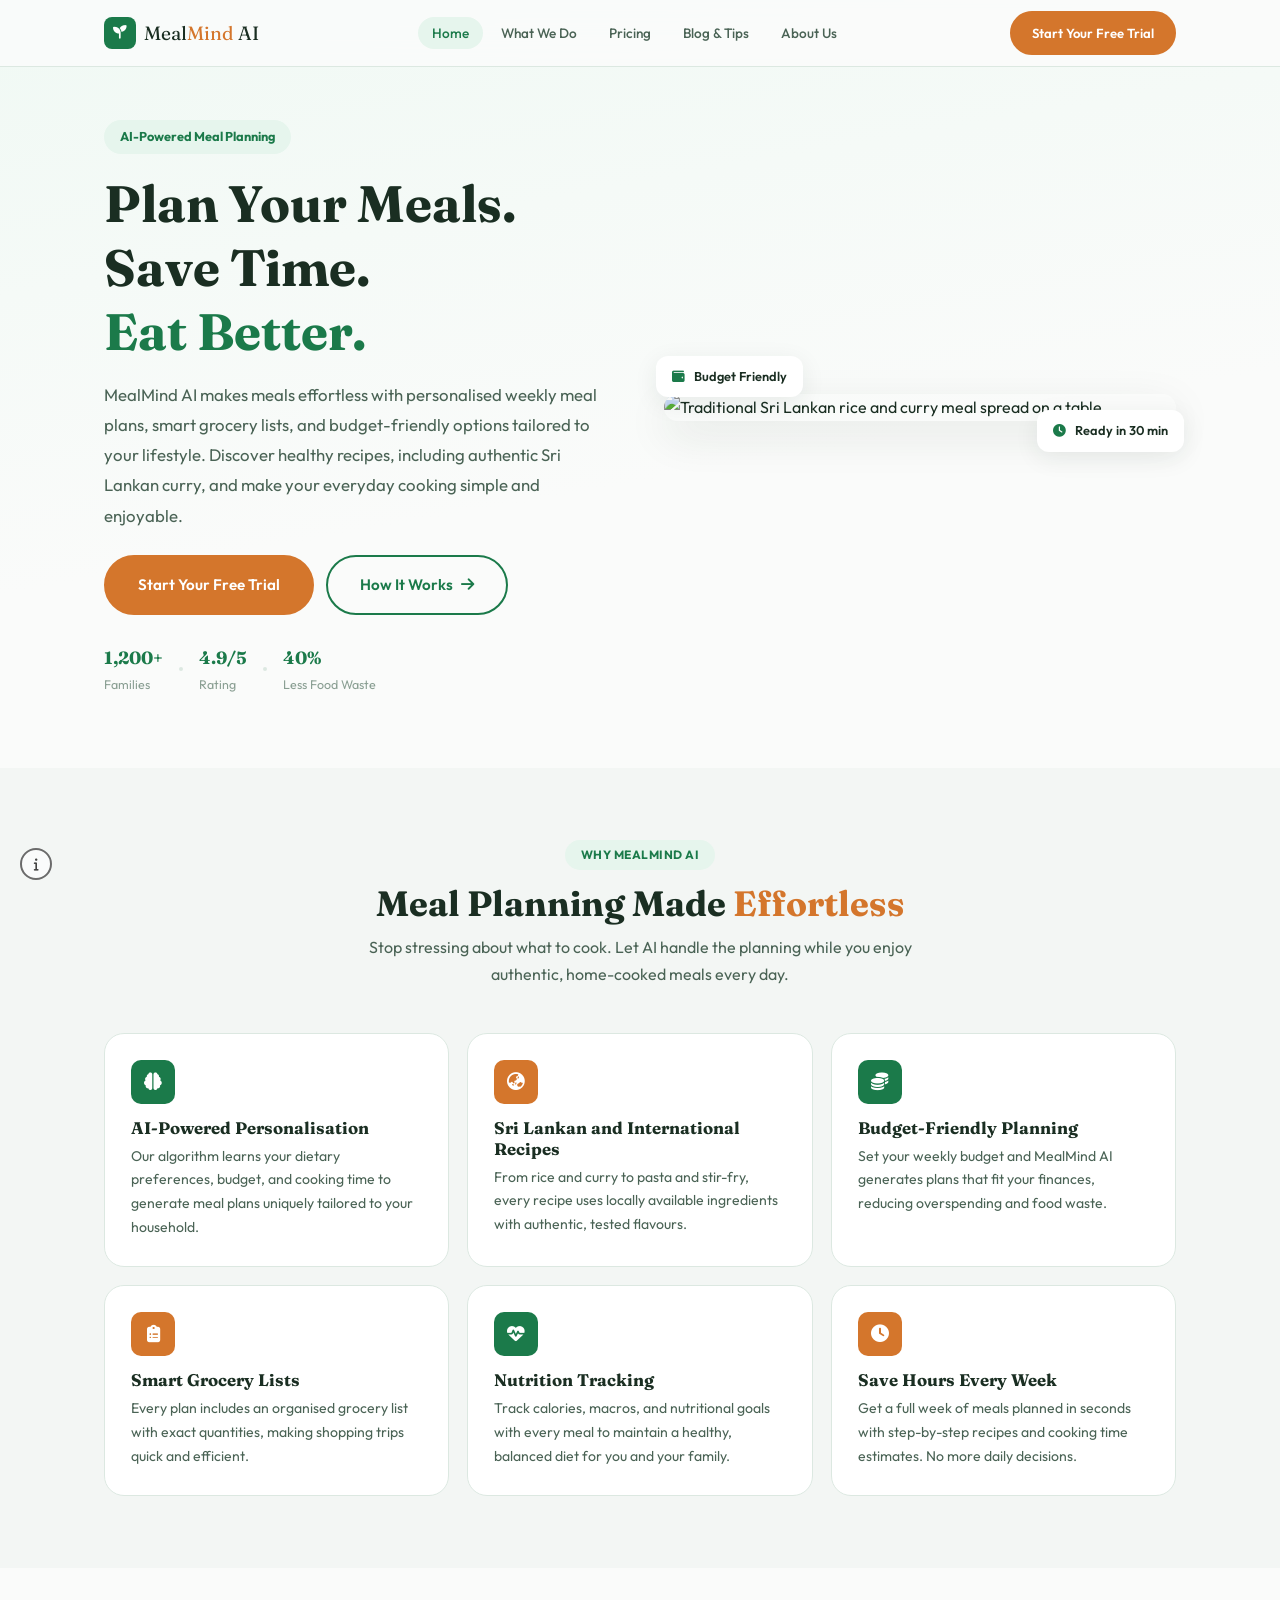
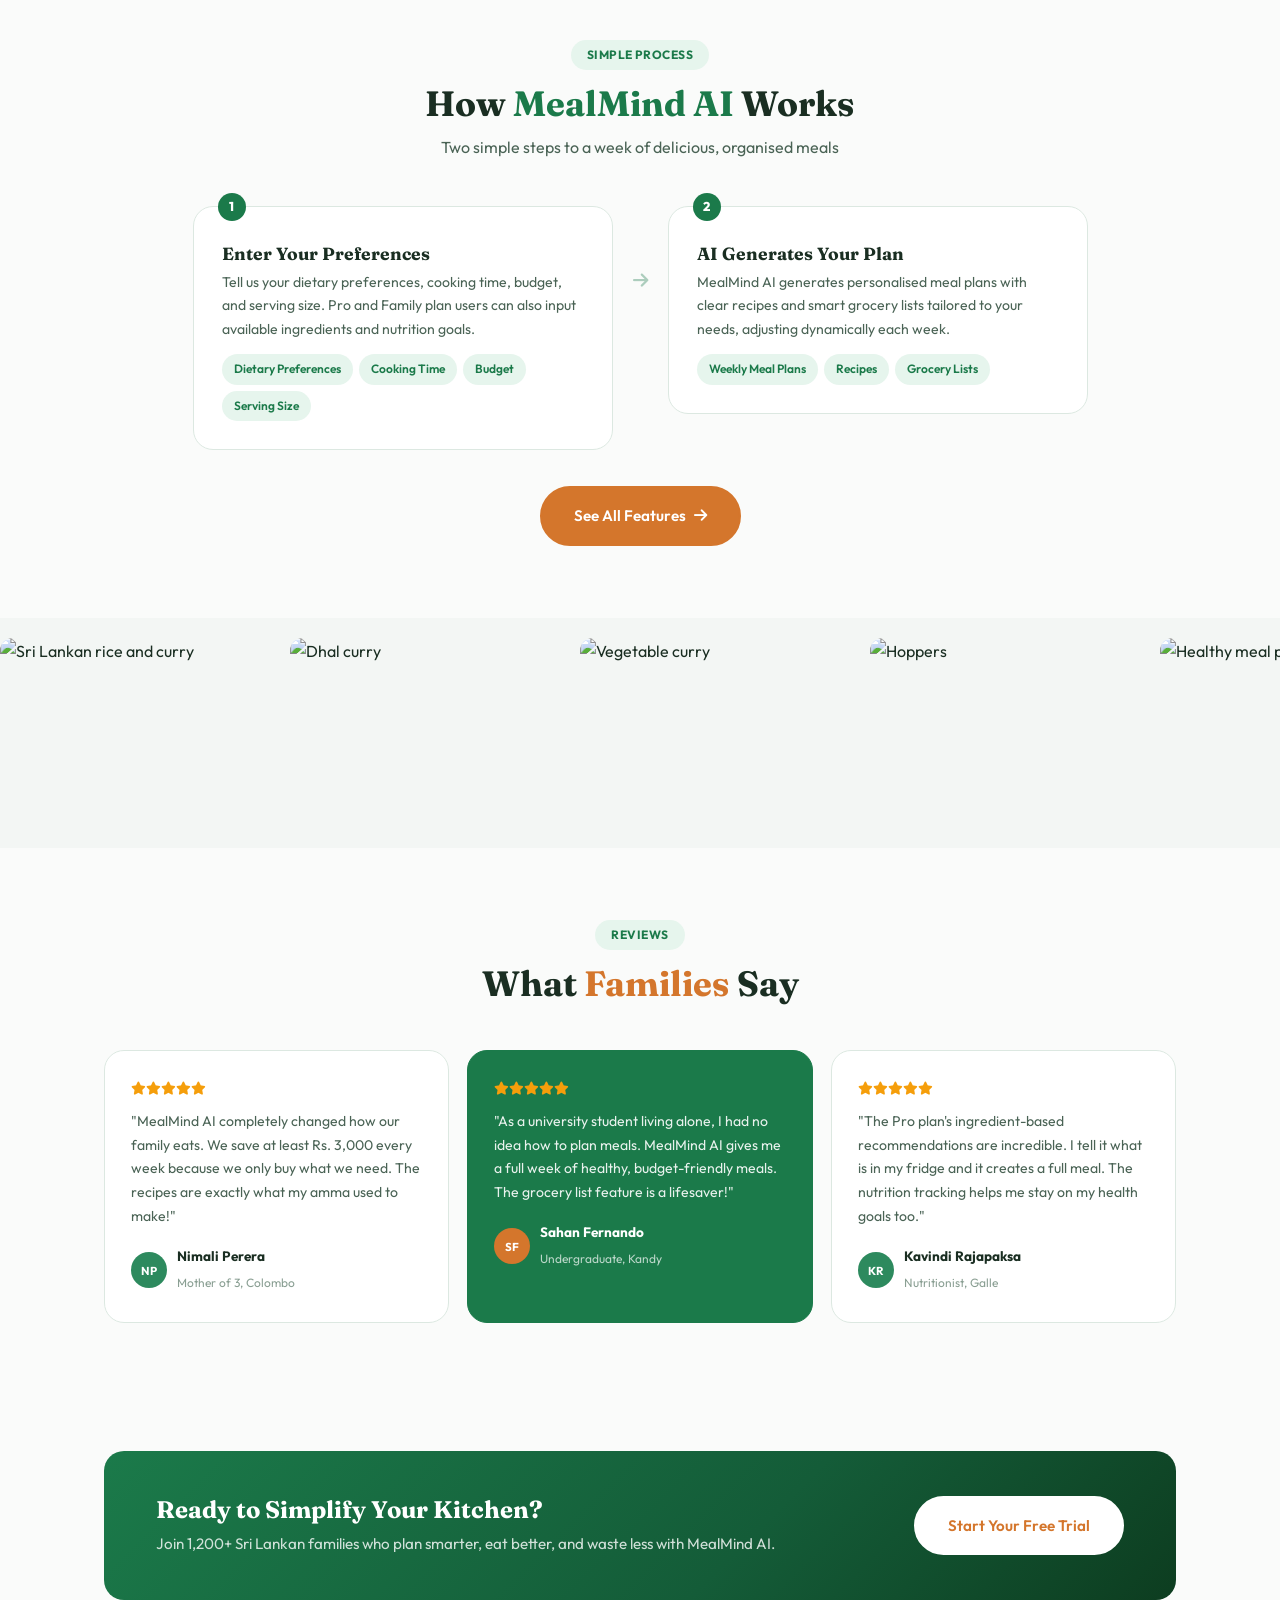
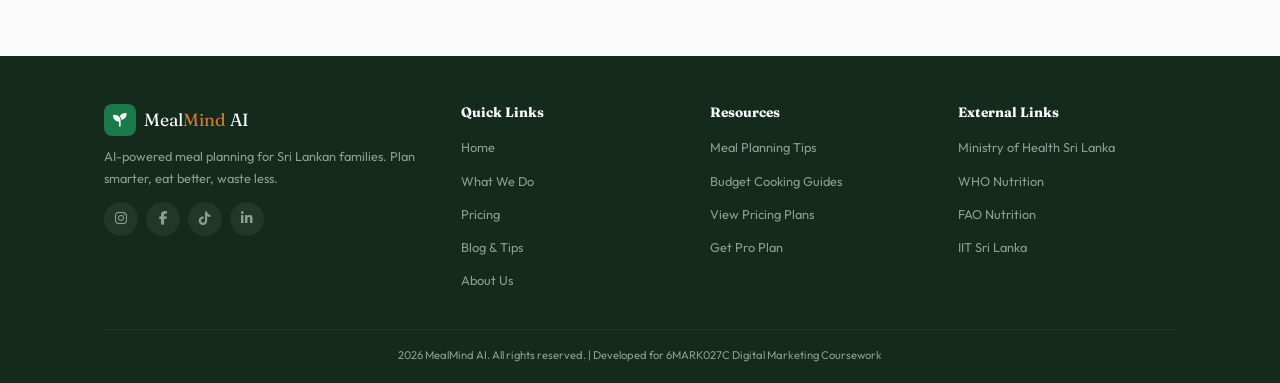
==== commit b14963e2: "Update index.html" ====
--- a/index.html
+++ b/index.html
@@ -9,13 +9,13 @@
     <meta name="robots" content="index, follow">
     <meta property="og:title" content="MealMindAI">
     <meta property="og:description" content="Check out MealMindAI!">
-    <meta property="og:image" content="https://praneepa.github.io/MealMind/ChatGPT Image Mar 21, 2026, 08_32_34 AM.png">
+    <meta property="og:image" content="https://praneepa.github.io/MealMind/Logo Image Mar 21, 2026, 08_32_34 AM.png">
     <meta property="og:url" content="https://praneepa.github.io/MealMind/">
     <meta property="og:type" content="website">
     
     <title>MealMind AI | Smart AI Meal Planner for Sri Lankan Families</title>
 
-    <!-- Google tag (gtag.js) -->
+   
     <script async src="https://www.googletagmanager.com/gtag/js?id=G-KQBYETT1RZ"></script>
     <script>
       window.dataLayer = window.dataLayer || [];
